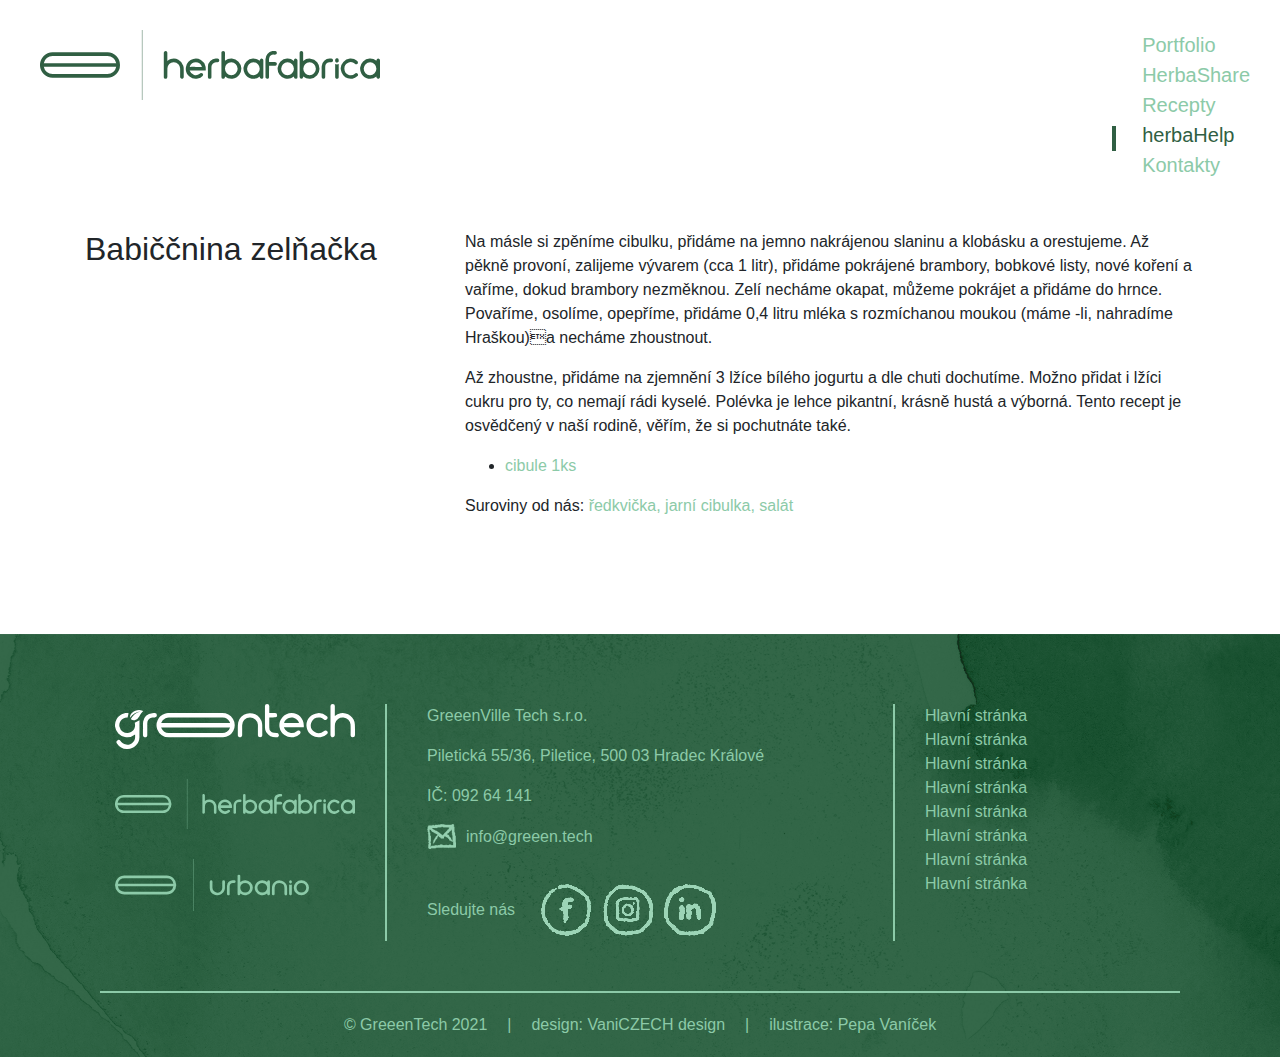
==== recepty.html @ f18b7be8 "Priprava recepty" ====
<!DOCTYPE html>
<html lang="cs">

<head>
	<title>HARSA</title>
	<!-- Meta -->
	<meta charset="utf-8">
	<meta name="viewport" content="width=device-width, initial-scale=1">
	<meta name="Keywords" content="Tvorba www stránek, machin">
	<meta name="Description" content="Společnost zabývající se tvorbou webových stránek a aplikací">
	<meta name="Author" content="Machin.cz">
	<meta name="copyright" content="Machin.cz">
	<meta name="robots" content="index,follow">
	<meta name="googlebot" content="index,follow,snippet,archive">
	<meta name="category" content="Softwarové služby">
	<meta name="webmaster" content="All: machin@machin.cz">
	<!-- Style -->
	<link rel="stylesheet" href="https://maxcdn.bootstrapcdn.com/bootstrap/4.0.0/css/bootstrap.min.css" integrity="sha384-Gn5384xqQ1aoWXA+058RXPxPg6fy4IWvTNh0E263XmFcJlSAwiGgFAW/dAiS6JXm" crossorigin="anonymous">
	<link rel="stylesheet" type="text/css" href="style/style.css">
	<link rel="stylesheet" type="text/css" href="style/animation.css">
	<!-- Owl Carousel -->
	<link rel="stylesheet" type="text/css" href="owlcarousel/dist/assets/owl.carousel.css">
	<link rel="stylesheet" type="text/css" href="owlcarousel/dist/assets/owl.theme.default.min.css"> </head>

<body>
	<div id="recepty" class="sub">
  		<div class="header-top">
  			<div class="container-fluid">
  				<div class="header">
  					<a href="" class="navbar-brand">
  						<img src="icons/logo.svg" alt="logo">
  					</a>
  					<div class="menu-icon toggle-drop" data-id="navbar" >
  						<span></span>
  						<span></span>
  						<span></span>
  					</div>
  				</div>
  				<div class="menu-header" id="navbar">
  					<ul class="navbar-navs">
  						<li class="navbar-item">
  							<a href="" class="navbar-link">
  								Portfolio
  							</a>
  						</li>
  						<li class="navbar-item">
  							<a href="" class="navbar-link">
  								HerbaShare
  							</a>
  						</li>
  						<li class="navbar-item">
  							<a href="" class="navbar-link">
  								Recepty
  							</a>
  						</li>
  						<li class="navbar-item">
  							<a href="" class="navbar-link active">
  								herbaHelp
  							</a>
  						</li>
  						<li class="navbar-item">
  							<a href="" class="navbar-link">
  								Kontakty
  							</a>
  						</li>
  					</ul>
  				</div>
  		</div>
  	</div>
    <div class="recepty-content">
			<div class="container">
				<div class="recepty-wrap">
					<div class="recepty-item">
						<div class="row">
							<div class="col-lg-4">
								<h2>Babiččnina zelňačka</h2>
								<div class="recepty-video">

								</div>
							</div>
							<div class="col-lg-8">
								<div class="recepty-item__content">
									<div class="recepty-item__desc">
										<p>Na másle si zpěníme cibulku, přidáme na jemno nakrájenou slaninu a klobásku a orestujeme. Až pěkně provoní, zalijeme vývarem (cca 1 litr), přidáme pokrájené brambory, bobkové listy, nové koření
a vaříme, dokud brambory nezměknou. Zelí necháme okapat, můžeme pokrájet a přidáme do hrnce. Povaříme, osolíme, opepříme, přidáme 0,4 litru mléka s rozmíchanou moukou (máme -li, nahradíme Hraškou)a necháme zhoustnout.
</p>
<p>Až zhoustne, přidáme na zjemnění 3 lžíce bílého jogurtu a dle chuti dochutíme. Možno přidat i lžíci cukru pro ty, co nemají rádi kyselé. Polévka je lehce pikantní, krásně hustá a výborná. Tento recept
je osvědčený v naší rodině, věřím, že si pochutnáte také.</p>
									</div>
									<div class="suroviny">
											<ul>
												<li>
													<span class="name">
														cibule
													</span>
													<span class="count">
														1ks
													</span>
												</li>
											</ul>
									</div>
									<div class="our">
										<p>Suroviny od nás: <span>ředkvička, jarní cibulka, salát</span></p>
									</div>
								</div>
							</div>
						</div>
					</div>
				</div>
			</div>
    </div>
	</div>
	<footer>
		<div class="top-footer">
			<div class="container-fluid">
			<div class="row">
				<div class="col-lg-3">
						<div class="logo-section">
							<a href="" title="">
								<img src="icons/footer_logo.svg" alt="Greeentech">
							</a>
							<a href="" title="">
								<img src="icons/herbafabrica_logo.svg" alt="Greeentech">
							</a>
							<a href="" title="">
								<img src="icons/urbanio_logo.svg" alt="Greeentech">
							</a>
						</div>
				</div>
				<div class="col-lg-6">
					<div class="footer__info">
						<div class="footer__address">
							<p>GreeenVille Tech s.r.o.</p>
							<p>Piletická 55/36, Piletice, 500 03 Hradec Králové</p>
							<p>IČ: 092 64 141</p>
						</div>
						<div class="footer__email">
								<div class="footer__email--icon">
									<img src="icons/email.svg" alt="email">
								</div>
								<div class="footer__email--text">
									<a href="mailto:info@greeen.tech" title="info@greeen.tech">info@greeen.tech</a>
								</div>
						</div>
						<div class="social__footer">
							<span>Sledujte nás</span>
							<div class="social_wrap">
								<a href="" title="fb" class="social__item">
									<img src="icons/facebook.svg" alt="Facebook"/>
								</a>
								<a href="" title="Instagram" class="social__item">
									<img src="icons/instagram.svg" alt="Instagram"/>
								</a>
								<a href="" title="Linked" class="social__item">
									<img src="icons/linked.svg" alt="Linked"/>
								</a>
							</div>
						</div>
					</div>
				</div>
				<div class="col-lg-3">
					<ul class="footer__menu">
						<li>
							<a href="">
								Hlavní stránka
							</a>
						</li>
						<li>
							<a href="">
								Hlavní stránka
							</a>
						</li>
						<li>
							<a href="">
								Hlavní stránka
							</a>
						</li>
						<li>
							<a href="">
								Hlavní stránka
							</a>
						</li>
						<li>
							<a href="">
								Hlavní stránka
							</a>
						</li>
						<li>
							<a href="">
								Hlavní stránka
							</a>
						</li>
						<li>
							<a href="">
								Hlavní stránka
							</a>
						</li>
						<li>
							<a href="">
								Hlavní stránka
							</a>
						</li>

					</ul>
				</div>
			</div>
		</div>
	</div>
	<div class="bottom-footer">
		<ul>
			<li>
				© GreeenTech 2021
			</li>
			<li class="me">
				|
			</li>
			<li>
				design:
				<a href="" title="">VaniCZECH design</a>
			</li>
			<li class="me">
				|
			</li>
			<li>
				ilustrace:
				<a href="" title="">Pepa Vaníček</a>
			</li>
		</ul>
	</div>
	</footer>
</body>
<script src="https://code.jquery.com/jquery-3.2.1.slim.min.js" integrity="sha384-KJ3o2DKtIkvYIK3UENzmM7KCkRr/rE9/Qpg6aAZGJwFDMVNA/GpGFF93hXpG5KkN" crossorigin="anonymous"></script>
<script src="https://cdnjs.cloudflare.com/ajax/libs/popper.js/1.12.9/umd/popper.min.js" integrity="sha384-ApNbgh9B+Y1QKtv3Rn7W3mgPxhU9K/ScQsAP7hUibX39j7fakFPskvXusvfa0b4Q" crossorigin="anonymous"></script>
<script src="https://maxcdn.bootstrapcdn.com/bootstrap/4.0.0/js/bootstrap.min.js" integrity="sha384-JZR6Spejh4U02d8jOt6vLEHfe/JQGiRRSQQxSfFWpi1MquVdAyjUar5+76PVCmYl" crossorigin="anonymous"></script>
<script type="text/javascript" src="owlcarousel/dist/owl.carousel.js"></script>
<script src="js/script.js" type="text/javascript">

</script>
</html>
---- style/style.css ----
/*

	Date: 22.03.2021
	Author: Jakub Štellner

*/

/* Import */
/*@import url('https://fonts.googleapis.com/css2?family=Manrope:wght@300;400;500;600;700;800&display=swap');
@import url('https://fonts.googleapis.com/css2?family=Poppins:ital,wght@0,200;0,300;0,400;0,500;0,600;0,700;0,800;0,900;1,200;1,300;1,400;1,500;1,600;1,700;1,800;1,900&display=swap');*/


#hp {
	background: url(../images/bcg.png);
	background-repeat: no-repeat;
	background-size: cover;
}
#hp h2 {
	color: #FEE10D;
	font-size: 60px;
	text-align: center;
}
img {
	max-width: 100%;
}

.header {
	padding: 25px 0;
	margin: 0 25px;
	margin-right: 40px;
	position: relative;
}
.menu-header {
	position: absolute;
	right: 30px;
	top: 30px;
	height: 0;
}
@media only screen and (min-width: 1400px) {
	.container {
		max-width: 1400px;
	}

}



.navbar-navs {
	padding: 0;
	list-style: none;
	position: relative;
	z-index: 50;
}
.navbar-navs .navbar-item .navbar-link {
	color: white;
	font-weight: 500;
	font-size: 20px;
}
.menu-icon {
	display: flex;
	flex-direction: column;
	display: none;
}
.menu-icon span {
	width: 26px;
	background: #305F43;
	margin: 2px 0;
	display: block;
	border: 2px solid #305F43;
	border-radius: 50px;
}
.menu-icon span:first-child {
	margin-top: 0;

}
.menu-icon span:last-child {
	margin-bottom: 0;
}

@media only screen and (max-width: 1200px) {
	.menu-icon {
		display: flex;
	}
  .menu-header {
		position: unset;
		top: unset;
		right: unset;
		height: 0px;
		opacity: 0;
		overflow: hidden;
		padding: 0;
		margin: 0;
	}
	.menu-header.open {
		opacity: 1;
		height: 100%;
		width: 100%;
		padding: 10px 0;
		margin: 0 10px;

	}
	.header {
		display: flex;
		justify-content: space-between;
		align-items: center;
		padding: 10px 0;
		margin: 0 10px;
	}
	#hp h2 {
		font-size: 36px;
	}
}
@media only screen and (max-width: 600px) {
	.navbar-brand {
		max-width: 200px;
	}
}
/* START SECTION */
.start-section__content {
	position: relative;
	max-width: 1650px;
	z-index: 5;

}
.start-section__text {
	position: absolute;
	top: 10%;
	left: 0;
	padding: 40px;
	width: 100%;
}
.start-section__text h1 {
	font-size: 120px;
	color: #FB5C29;
	font-weight: 400;
	width: 100%;
	max-width: 700px;
	line-height: 1.1;
	position: relative;
z-index: 40;
}
.start-section__text p {
	color: white;
	font-size: 30px;
	max-width: 800px;
	transform: translateX(75%);
    margin-top: -75px;
}
.start-section__text .click-link {
	margin-left: auto;
	width: fit-content;
	transform: translateX(-100px);
	display: flex;
	align-items: center;
}
.start-section__text .click-link span {
	color: #FEE10D;
	font-size: 30px;
	margin-right: 20px;
}
.click-link img{
	transition: 1s all;
}
.click-link:hover img {
	transform: rotate(360deg);
}
.start-section__content:after {
	content: url(../images/landing_microherb_1.png);
	position: absolute;
	left:30px;
	bottom: -52%;
}
.start-section__content:before {
	content: url(../images/landing_microherb_2.png);
	position: absolute;
	left: 20%;
	top: -5%;
}
.listik {
	position: absolute;
	right: 10%;
	top: 0;
	z-index: -1;
}
.start-section {
	padding-bottom: 150px;
}
@media only screen and (max-width: 1600px) {
	.start-section__text h1 {
		font-size: 100px;
	}
	.start-section__content p {
		transform: translateX(70%);
	}
}

@media only screen and (max-width: 1450px) {
	.start-section__text h1 {
		font-size: 75px;
	}
	.start-section__text p {
		transform: none;
		margin-top: 20px;

	}
	.start-section__text {
		min-height: 500px;
	}
	.landing_pink_bcg {
		display: none;
	}
	.start-section__text .click-link {
		transform: none;
		margin: 0;
		margin-top: 20px;
	}
	.start-section__text {
		padding: 60px 50px;
		position: unset;
		top: unset;
		left: unset;
		background: url(../images/landing_pink_bcg.png);
		background-size: cover;
		background-repeat: no-repeat;
		min-height:  500px;
	}
	.start-section__text p {
		margin: 40px 0px;
		position: relative;
		z-index: 10;
	}
	.start-section__content:after, .start-section__content:before {
		display: none;
	}
	.listik {
		z-index: 5;
		right: 10%;
		top: 10px;
		width: 400px;

	}
	.start-section__content {
		padding-bottom: 100px;
	}
	.start-section {

    overflow: hidden;

	}
}


.videos {
	padding: 70px 0;
}
.videos p {
	color: white;
	text-align: center;
	font-size: 20px;
	padding-top: 40px;
}

.seznam {
	padding: 70px 0;
}
.seznam-content {
	padding-top: 40px;
}
.seznam__item--icon {
	width: 100px;
	justify-content: center;
	align-content: center;
	display: flex;
	padding-right: 20px;
}
.seznam-item {
	margin: 40px 0;
	display: flex;
	align-items: center;
	color: white;
	font-size: 30px;

}
@media only screen and (max-width: 1200px) {
	.start-section {
		padding: 0;
	}
}
@media only screen and (max-width: 991px) {
	.listik {

		display: none;
	}
	.seznam-item {
		flex-direction: column;
		text-align: center;
	}
	.seznam-item .seznam__item--text {
		margin-top: 15px;
		font-size: 22px;
	}
}




/* produkty */
#produkty {
	background: white;
	position: relative;
	z-index: 1;
}
#produkty:after {
	content: "";
	background: url(../images/portfolio_pattern.png);
	background-size: cover;
	background-repeat: no-repeat;
	height: 800px;
	width: 250px;
	position: absolute;
	right: 0;
	top: 50%;
	transform: translateY(-50%);
	z-index: -1;
}

#produkty p {
	color: #305F43;
}
#produkty {
	position: relative;
}
#produkty:after {

}
.sub .navbar-navs .navbar-item .navbar-link {
	color: #8CCAA8;
	position: relative;
	padding-left: 30px;
	text-decoration: none;
}
.sub .navbar-navs .navbar-item .navbar-link.active, .sub .navbar-navs .navbar-item .navbar-link:hover {
	color: #305F43;
}
.sub .navbar-navs .navbar-item .navbar-link.active:after, .sub .navbar-navs .navbar-item .navbar-link:hover:after  {
	content: "";
	height: 25px;
	width: 4px;
	background: #305F43;
	position: absolute;
	left: 0;
	top: 2px;
}
#produkty h1 {
	font-size: 72px;
	color: #FB5C29;
	padding-top: 10px;
	padding-bottom: 25px;
}
.prehled-detailu-text p {
	color: #305F43;
	font-size: 16px;
}
.navigation-products {
	padding: 40px 0 60px 0;
}
.navigation-products ul {
	list-style: none;
	display: flex;
	flex-direction: row;
	flex-wrap: wrap;
	width: fit-content;
	justify-content: center;
	padding: 0;
}
.prehled-info-text p {
	margin: 0;
}
.navigation-products ul li {
	position: relative;
	margin: 25px;
	margin-left: 0;
	padding-bottom: 15px;
}
.navigation-products ul li.active:after, .navigation-products ul li:hover:after {
	content: '';
	width: 80%;
	height: 4px;
	background: #305F43;
	position: absolute;
	bottom: 0;
	left: 50%;
	transform: translateX(-50%);
}
.navigation-products ul li a {
	color: #8CCAA8;
	position: relative;
	text-decoration: none;
	font-weight: 600;
	font-size: 20px;
}
.navigation-products ul li.active a, .navigation-products ul li:hover a {
	color: #305F43;
}

.prehled-detailu-obsah {
	padding: 30px 0;
	background: url(../images/portfolio_text_bcg.png);
	background-repeat: no-repeat;
	background-size: contain;
	flex: 0 0 50%;
	max-width: 50%;
	position: relative;
	width: 100%;
	min-height: 1px;
}

.prehled-detailu-info{
	flex: 0 0 50%;
	justify-content: flex-start;
	display: flex;
	align-items: flex-start;
	padding: 50px;
	max-width: 50%;
	position: relative;
	width: 100%;
	min-height: 1px;
	flex-wrap: wrap;
}
.prehled-detailu-content {
	display: flex;
	min-height: 500px;
	flex-wrap: wrap;
}
.prehled-detailu-text {
	max-width: 650px;
	margin-left: auto;
}
.prehled-detailu .main__image {
	position: absolute;
	left: 30px;
	top: -50px;
}
.prehled-info-item {
	display: flex;
	padding: 10px 90px;
}
.prehled-info-text {
	font-size: 16px;
	margin-left: 25px;
}
.prehled-info-icon {
	width: 70px;
	display: flex;
	align-items: center;
	justify-content: center;
}

@media only screen and (max-width: 1750px) {

		.prehled-info-item {
			padding: 10px 40px;
		}
}


@media only screen and (max-width: 1550px) {
	.prehled-detailu-obsah {
		flex: 0 0 65%;
		max-width: 65%;
	}
	.prehled-detailu-info {
		flex: 0 0 35%;
		max-width: 35%;
	}
}
@media only screen and (max-width: 1200px) {
	#produkty:after {
		display: none;
	}
	.prehled-detailu-obsah {
		flex: 0 0 100%;
		max-width: 100%;
		min-height: 402px;
		background-size: cover;
	}
	.prehled-detailu-info {
		flex: 0 0 100%;
		max-width: 100%;
		margin-top: 40px;
	}
	.prehled-detailu-text {
		margin: auto;
	}
}

@media only screen and (max-width: 1100px) {
	.prehled-detailu-obsah {
		min-height: inherit;
		background-size: contain;
		padding: 30px;
	}
	.prehled-detailu-text {
		display: flex;
		flex-direction: column;
		max-width: 650px;
		margin-top: 50px;
		padding-bottom: 40px;
	}
	.prehled-detailu-text h1 {
		order: 1;
	}
	.prehled-detailu-text .show-real {
		order: 2;
	}
	.prehled-detailu-text p {
		order: 3;
		margin-top: 150px;
	}
}
@media only screen and (max-width: 1000px) {

	.prehled-detailu .main__image {
		left: inherit;
		right: 20px;
	}
	.prehled-detailu-info {
		margin: 0;
		padding-top: 0;
	}
	.prehled-info-item {
		padding: 10px;
	}
}

@media only screen and (max-width: 700px) {

	.prehled-detailu .main__image {
		max-width: 200px;
	}
	.prehled-detailu-text {
		margin-top: 0
	}
}
@media only screen and (max-width: 500px) {

	.navigation-products ul {
		justify-content: center;
	}

	#produkty h1 {
		font-size: 42px;
margin-top: 10px;
padding: 0;
	}
	.prehled-detailu .main__image {
		max-width: 140px;
	}
	.prehled-detailu-info {
		padding: 10px;
	}
}
@media only screen and (max-width: 350px) {
	.prehled-detailu-text p {
		margin-top: 50px;
	}

}



.other-plants {
		padding-bottom: 50px;
}
.plant-item {
	text-align: center;
	display: block;
	text-decoration: none;
	max-width: fit-content;
	padding: 10px 40px;
}
.plant-item:hover {
	text-decoration: none;
}
.plant-item span {
	margin-bottom: 20px;
	font-size: 30px;
	display: block;
}
.plant-item.yellow span {
	color: #FEE10D;
}
.plant-item.pink span {
	color: #FA8FB2;
}
.plant-item.green span {
	color: #8CCAA8;
}
.other-plants-content {
	display: flex;
	flex-direction: row;
	flex-wrap: wrap;
}

@media only screen and (max-width: 600px) {

	.plant-item {
		margin: auto;
	}
}


#herbashare {
	background: url(../images/bcg_herbashare.png);
	background-repeat: no-repeat;
	background-size: cover;
	position: relative;
}

#herbashare .navbar-navs .navbar-item .navbar-link {
	color: white;
}
#herbashare .navbar-navs .navbar-item .navbar-link.active, #herbashare .navbar-navs .navbar-item .navbar-link:hover {
    color: #305F43;
}

#map-left {
	position: fixed;
	top: 50%;
	left: 0;
	transform: translateY(-50%);
	height: 650px;
	background: green;
	z-index: 99;
	display: flex;
	background: white;
	-webkit-box-shadow: 0px 0px 13px 0px rgba(0,0,0,0.25);
	-moz-box-shadow: 0px 0px 13px 0px rgba(0,0,0,0.25);
	box-shadow: 0px 0px 13px 0px rgba(0,0,0,0.25);
	max-height: 80%;
}
.map-left-content {
	display: none;
}
iframe {
	max-width: 100%;
	max-height: 100%;
}

.map-left-heading {
	width: 100%;
	height: 100%;
	font-weight: 500;
	cursor: pointer;
	writing-mode: vertical-rl;
	text-orientation: mixed;
	display: flex;
  align-items: center;
  justify-content: flex-end;
	padding: 20px;
	color: #305F43;
}
.map-left-heading span {
	color: #305F43;
	margin-bottom: 20px;
	font-size: 20px;
}
.map-left-heading img {
	transform: rotate(180deg);
}
#map-left.open .map-left-heading img {
	transform: rotate(0deg);
}
#map-left.open .map-left-heading {
	width: unset;
}
#map-left.open {
	width: 90%;
}
.map {
	width: 70%;
}
#map-left.open .map-left-content {
	display: flex;
	width: 100%;
}
.map-info {
	padding: 25px 40px;
	overflow: auto;
}
.map-info h2 {
	font-size: 24px;
}
#herbashare .map-info p {
	color: black;
	font-size: 16px;
}
#herbashare ul {
	list-style: none;
	padding: 0;
}
.map-info h3 {
	font-size: 20px;
}
.map-info  table td:first-child {
	   padding-right: 25px;
}
.fridge-white-box {
	margin-top: 0px;
}

#herbashare h1 {
	font-size: 72px;
	color: #FA8FB2;
	padding-bottom: 20px;
}
#herbashare p {
	font-size: 20px;
	color: #305F43;
}
.fridge-white-box {
	position: relative;
	padding-bottom: 150px;
}
.fridge-bacground {
	position: absolute;
	z-index: 1;
}
.fridge-text-content {
	position: relative;
	z-index: 2;
	padding: 160px 80px;
}
.fridge-text-content .head {
	max-width: 600px;
}

.desc {
	display: flex;
	flex-wrap: wrap;
	padding-top: 30px;
}
.desc__item {
	display: flex;
	margin: 30px;
}
.desc__item:first-child {
	margin-left: 0px;
}
.desc_text {
	color: #8CCAA8;
	margin-left: 15px;
}


.links {
	display: flex;
	flex-wrap: wrap;
	align-items: center;
}
.links__item {
	display: flex;
	align-items: center;
	margin: 30px;
}
.links__item:first-child {
	margin-left: 0;
}
.links__item--text a {
	margin-left: 15px;
	color: #305F43;
	font-size: 20px;
}


#firemni-herbashare {
	position: fixed;
	top: 50%;
	right: 0;
	transform: translateY(-50%);
	z-index: 99;
	display: flex;
	max-height: 80%;
	padding-left: 20px;
	height: 416px;
}
.firma-heading {
	width: 100%;
	height: 100%;
	font-weight: 500;
	cursor: pointer;
	writing-mode: vertical-rl;
	text-orientation: mixed;
	display: flex;
  align-items: center;
  justify-content: flex-end;
	padding: 20px;
	color: #305F43;
	background: url(../images/bcg_firemni_HS.png);
	background-size: cover;
	padding-left: 30px;
}
.firma-heading span {
	color: #305F43;
	margin-bottom: 20px;
	font-size: 20px;
}
.firma-content {
	display: none;
	padding: 10px;
}
#firemni-herbashare.open {
	width: 90%;
	height: 650px;
	background: white;
}
#firemni-herbashare.open .firma-content {
	display: flex;
	padding: 25px 40px;
    overflow: auto;
		width: 100%;
}
#firemni-herbashare.open .firma-heading {
	width: unset;
	height: unset;
	background: white;

}
#firemni-herbashare.open .firma-heading img {
	transform: rotate(180deg);
}

.icon-tr {
	display: flex;
	flex-direction: column;
	justify-content: center;
	align-items: center;
	text-align: center;
}
.icon-tr_image {
	height: 35px;
	display: flex;
	align-items: flex-end;
	margin-bottom: 10px;
}
.firma-content td {
	border: none;
	padding: 5px 20px;
    text-align: center;
		color: #8CCAA8;
}
.firma-content td:first-child {
	text-align: left;
}
.firma-content tbody td:last-child {
		color: #305F43;
		font-weight: 500;

}
.firma-content tbody tr:last-child td {
	color: #305F43;
	padding-top: 25px;
	font-weight: 500;
}
.table-right {
	width: 100%;
}
.firma-content .firma-links {
	padding: 40px;
}
#herbashare .firma-content .firma-links p  {
	font-size: 14px;
}
.firma-links-nav {
	display: flex;
	flex-direction: column;
}
.firma-links-nav a {
	color: #305F43;
	font-size: 20px;
	position: relative;
	display: block;
	margin: 10px 0px;
	padding-bottom: 5px;
	width: fit-content;
}
.firma-links-nav a:after {
	content: "";
	width: 100%;
	height: 3px;
	background: #305F43;
	position: absolute;
	left: 0;
	bottom: 0;
}
@media only screen and (max-width: 700px) {
	#firemni-herbashare {
		padding-left: 0;
	}
	.firma-content .firma-links {
		padding: 0;
	}
	#firemni-herbashare.open .firma-content {
		padding: 10px;
	}
	.firma-content td {
		font-size: 12px;
	}
	#firemni-herbashare .firma-heading {
		background: white;
		padding-left: 10px;
	}
	.map-left-heading img, #firemni-herbashare.open .firma-heading img {
		width: 18px;
	}
		.map-left-content {
			flex-direction: column;
		}
		#firemni-herbashare.open .firma-content {
			flex-direction: column;
		}
		.map {
			width: 100%;
			height: 200px;
		}
		.map-info h2 {
			font-size: 20px;
		}
		.map-info p, .map-info td {
			font-size: 13px;
		}
		.map-info {
			padding: 15px 20px;
		}
		#map-left, #firemni-herbashare {
			max-height: 40%;

		}
		.map-left-heading span, .firma-heading span {
			font-size: 12px;
		}
		.map-left-heading, .firma-heading {
			padding: 10px;
			justify-content: space-between;
		}
		#map-left.open, #firemni-herbashare.open {
			max-height: 80%;
		}
		#map-left.open 	.map-left-heading, #firemni-herbashare .opem .firma-heading {
			justify-content: flex-end;
		}
}
.head.mobile {
	display: none;
}
@media only screen and (max-width: 1500px) {
	.fridge-text-content {
		padding: 120px 60px;
	}
	#herbashare h1 {
		font-size: 52px;
	}
	#herbashare p {
		font-size: 16px;
	}
	.fridge-text-content {
		max-width: 700px;
	}
	.fridge-white-box {
		min-height: unset;
	}
}
@media only screen and (max-width: 1300px)  {
	.links__item {
		margin: 20px;
	}
	.desc {
		padding: 0;
	}
}
@media only screen and (max-width: 1150px)  {
	.fridge-text-content {
		padding: 80px 40px;
		max-width: 650px;
	}
	.desc__icon {
		width: 50px;
		display: flex;
		align-items: center;
	}
	.desc_text {
		font-size: 14px;
	}
	.head p {
		max-width: 500px;
	}
}
@media only screen and (max-width: 1100px)  {
	.fridge-text-content .head  {
		display: none;
	}
	.head.mobile {
		display: block;
	}
	#herbashare h1 {
		font-size: 72px;
		color: white;
	}

}

@media only screen and (max-width: 900px)  {
	.desc__item {
		margin: 10px 0;
	}
	.desc {
		flex-direction: column;
	}
	.fridge-white-box {
		padding: 0;
	}
}
@media only screen and (max-width: 750px)  {
	 .links {
		 padding-top: 100px;
	 }
	 .fridge-text-content {
		     padding: 60px 30px;
	 }
}
@media only screen and (max-width: 550px)  {
	.desc__icon {
		width: 40px;
	}
	.desc_text {
		font-size: 12px;
	}
	.links {
		padding-top: 60px;
	}
	.fridge-text-content {
		padding: 50px 30px;
	}
	.head.mobile {
		padding: 40px 0px;
	}
}
@media only screen and (max-width: 450px) {
		#herbashare h1 {
			font-size: 50px;
		}
		.links__item {
			margin-left: 0;
		}
		.links {
			flex-direction: column;
		}
		.desc_text {
			font-size: 9px;
		}
		#herbashare p {
			font-size: 14px;
		}
		.fridge-text-content {
			padding: 20px;
		}
		.links {
			padding-top: 40px;
		}
}


.recepty-content {
	padding: 100px 0px;
}






footer a, footer p, footer a:hover, span  {
	color: #8CCAA8;
}
footer {
	background: url(../images/footer_bcg.png);
	background-repeat: no-repeat;
	background-size: cover;
	padding: 70px 100px;
	padding-bottom: 0;
}
footer .logo-section {
	display: flex;
	flex-direction: column;
}
footer .logo-section a {
	display: block;
	margin: 15px 0px;
}
footer .logo-section a:first-child {
	margin-top: 0;
}
footer .footer__menu {
	list-style: none;
	padding: 0;
	line-height: 1.5;
	width: fit-content;
}
footer .footer__menu li a {
	color: 16px;
	color: #8CCAA8;
}
footer .footer__email {
	display: flex;
	align-items: center;
}
footer .footer__email .footer__email--icon {
	margin-right: 10px;
}
footer .social__footer {
	display: flex;
	align-items: center;
	padding-top: 30px;

}
footer .footer__info {
	padding: 0 40px;
	border-right: 2px solid #8CCAA8;
	border-left: 2px solid #8CCAA8;
}
footer .social__footer span {
	margin-right: 20px;
}
footer .social__footer .social_wrap {
	display: flex;
	flex-wrap: wrap;
	align-items: center;
}
footer .social__item {
	display: block;
	margin: 5px;
}
footer .top-footer {
	border-bottom: 2px solid #8CCAA8;
	padding-bottom: 50px;
}
footer .bottom-footer {
	padding: 20px 0px;
}
footer .bottom-footer ul {
	padding: 0;
	margin: 0;
	list-style: none;
	display: flex;
	flex-direction: row;
	justify-content: center;
}
footer .bottom-footer ul li {
	color: #8CCAA8;
	margin: 0 10px;
}
@media only screen and (max-width: 991px) {
	footer .bottom-footer ul {
		flex-direction: column;
	}
	.me {
		display: none;
	}
	footer .footer__info {
		padding: 0;
		border: none;
		margin: 30px 0px;
	}
	.videos {
 	 padding: 30px 0px;
  }
	.start-section__content {
		padding-bottom: 10px;
	}
	.start-section {
		padding-bottom: 0;
	}
}
@media only screen and (max-width: 600px) {
 footer {
	 padding: 30px 10px;
 }
 footer .social__footer {
	 flex-direction: column;
	 justify-content: flex-start;
	 align-items: flex-start;
 }
 .videos {
	 padding: 20px 0px;
 }
 .start-section__text h1 {
	 font-size: 40px;
 }
 .start-section__text p {
	 font-size: 16px;
 }
}
---- style/animation.css ----
@-webkit-keyframes plant {
  from {
    -webkit-transform: rotateZ(-3deg);
            transform: rotateZ(-3deg);
  }
  to {
    -webkit-transform: rotateZ(3deg);
            transform: rotateZ(3deg);
  }
}





.listik {
    -webkit-animation:  plant 1s ease infinite alternate;
    animation:  plant 1s ease infinite alternate;
    -webkit-transform-origin: bottom;
    transform-origin: bottom;
}
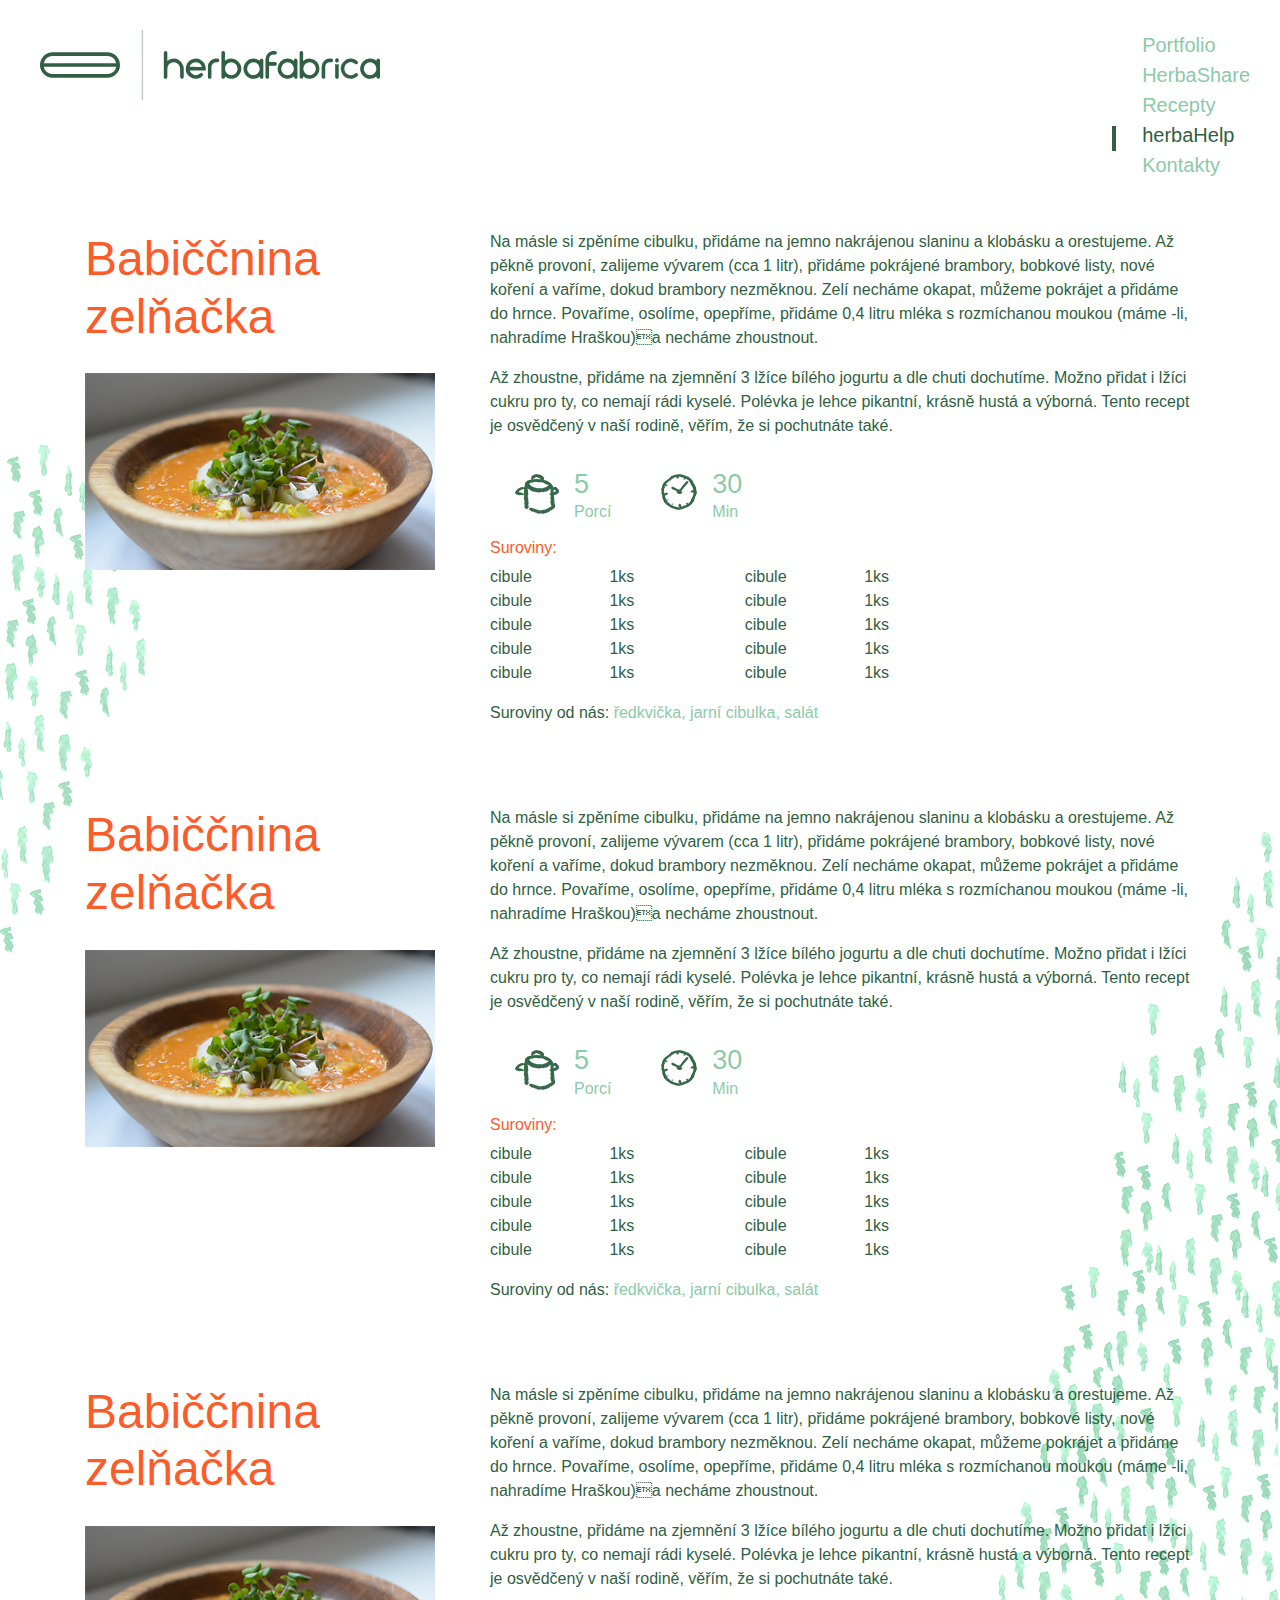
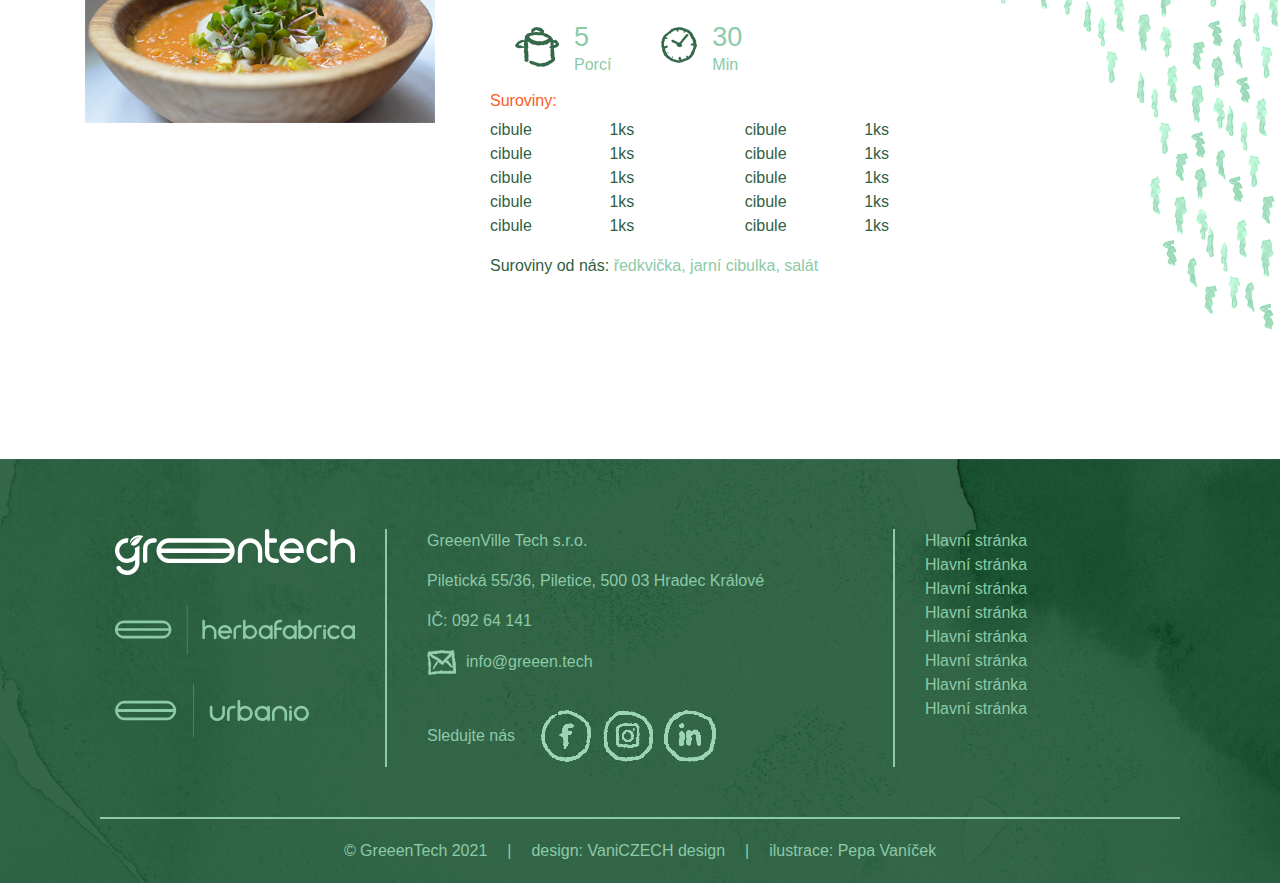
==== commit 6c31c64a: "Fetch/New page" ====
--- a/recepty.html
+++ b/recepty.html
@@ -75,7 +75,7 @@
 							<div class="col-lg-4">
 								<h2>Babiččnina zelňačka</h2>
 								<div class="recepty-video">
-
+									<img src="images/video_recept.png" alt="video">
 								</div>
 							</div>
 							<div class="col-lg-8">
@@ -87,17 +87,383 @@
 <p>Až zhoustne, přidáme na zjemnění 3 lžíce bílého jogurtu a dle chuti dochutíme. Možno přidat i lžíci cukru pro ty, co nemají rádi kyselé. Polévka je lehce pikantní, krásně hustá a výborná. Tento recept
 je osvědčený v naší rodině, věřím, že si pochutnáte také.</p>
 									</div>
-									<div class="suroviny">
-											<ul>
-												<li>
-													<span class="name">
-														cibule
-													</span>
-													<span class="count">
-														1ks
-													</span>
-												</li>
-											</ul>
+									<div>
+										<div class="recepty-stats">
+											<div class="recepty-stats-item">
+												<div class="recepty-stats-image">
+													<img src="icons/Ico_porce.svg" alt="porce">
+												</div>
+												<div class="recepty-stats-text">
+													<span>5</span>
+													<br>
+													Porcí
+												</div>
+											</div>
+											<div class="recepty-stats-item">
+												<div class="recepty-stats-image">
+													<img src="icons/Ico_time.svg" alt="porce">
+												</div>
+												<div class="recepty-stats-text">
+													<span>30</span>
+													<br>
+													Min
+												</div>
+
+											</div>
+										</div>
+										<div class="suroviny">
+												<h3>Suroviny:</h3>
+												<ul>
+													<li>
+														<span class="name">
+															cibule
+														</span>
+														<span class="count">
+															1ks
+														</span>
+													</li>
+													<li>
+														<span class="name">
+															cibule
+														</span>
+														<span class="count">
+															1ks
+														</span>
+													</li>
+													<li>
+														<span class="name">
+															cibule
+														</span>
+														<span class="count">
+															1ks
+														</span>
+													</li>
+													<li>
+														<span class="name">
+															cibule
+														</span>
+														<span class="count">
+															1ks
+														</span>
+													</li>
+													<li>
+														<span class="name">
+															cibule
+														</span>
+														<span class="count">
+															1ks
+														</span>
+													</li>
+													<li>
+														<span class="name">
+															cibule
+														</span>
+														<span class="count">
+															1ks
+														</span>
+													</li>
+													<li>
+														<span class="name">
+															cibule
+														</span>
+														<span class="count">
+															1ks
+														</span>
+													</li>
+													<li>
+														<span class="name">
+															cibule
+														</span>
+														<span class="count">
+															1ks
+														</span>
+													</li>
+													<li>
+														<span class="name">
+															cibule
+														</span>
+														<span class="count">
+															1ks
+														</span>
+													</li>
+													<li>
+														<span class="name">
+															cibule
+														</span>
+														<span class="count">
+															1ks
+														</span>
+													</li>
+												</ul>
+										</div>
+									</div>
+									<div class="our">
+										<p>Suroviny od nás: <span>ředkvička, jarní cibulka, salát</span></p>
+									</div>
+								</div>
+							</div>
+						</div>
+					</div>
+					<div class="recepty-item">
+						<div class="row">
+							<div class="col-lg-4">
+								<h2>Babiččnina zelňačka</h2>
+								<div class="recepty-video">
+									<img src="images/video_recept.png" alt="video">
+								</div>
+							</div>
+							<div class="col-lg-8">
+								<div class="recepty-item__content">
+									<div class="recepty-item__desc">
+										<p>Na másle si zpěníme cibulku, přidáme na jemno nakrájenou slaninu a klobásku a orestujeme. Až pěkně provoní, zalijeme vývarem (cca 1 litr), přidáme pokrájené brambory, bobkové listy, nové koření
+a vaříme, dokud brambory nezměknou. Zelí necháme okapat, můžeme pokrájet a přidáme do hrnce. Povaříme, osolíme, opepříme, přidáme 0,4 litru mléka s rozmíchanou moukou (máme -li, nahradíme Hraškou)a necháme zhoustnout.
+</p>
+<p>Až zhoustne, přidáme na zjemnění 3 lžíce bílého jogurtu a dle chuti dochutíme. Možno přidat i lžíci cukru pro ty, co nemají rádi kyselé. Polévka je lehce pikantní, krásně hustá a výborná. Tento recept
+je osvědčený v naší rodině, věřím, že si pochutnáte také.</p>
+									</div>
+									<div>
+										<div class="recepty-stats">
+											<div class="recepty-stats-item">
+												<div class="recepty-stats-image">
+													<img src="icons/Ico_porce.svg" alt="porce">
+												</div>
+												<div class="recepty-stats-text">
+													<span>5</span>
+													<br>
+													Porcí
+												</div>
+											</div>
+											<div class="recepty-stats-item">
+												<div class="recepty-stats-image">
+													<img src="icons/Ico_time.svg" alt="porce">
+												</div>
+												<div class="recepty-stats-text">
+													<span>30</span>
+													<br>
+													Min
+												</div>
+
+											</div>
+										</div>
+										<div class="suroviny">
+												<h3>Suroviny:</h3>
+												<ul>
+													<li>
+														<span class="name">
+															cibule
+														</span>
+														<span class="count">
+															1ks
+														</span>
+													</li>
+													<li>
+														<span class="name">
+															cibule
+														</span>
+														<span class="count">
+															1ks
+														</span>
+													</li>
+													<li>
+														<span class="name">
+															cibule
+														</span>
+														<span class="count">
+															1ks
+														</span>
+													</li>
+													<li>
+														<span class="name">
+															cibule
+														</span>
+														<span class="count">
+															1ks
+														</span>
+													</li>
+													<li>
+														<span class="name">
+															cibule
+														</span>
+														<span class="count">
+															1ks
+														</span>
+													</li>
+													<li>
+														<span class="name">
+															cibule
+														</span>
+														<span class="count">
+															1ks
+														</span>
+													</li>
+													<li>
+														<span class="name">
+															cibule
+														</span>
+														<span class="count">
+															1ks
+														</span>
+													</li>
+													<li>
+														<span class="name">
+															cibule
+														</span>
+														<span class="count">
+															1ks
+														</span>
+													</li>
+													<li>
+														<span class="name">
+															cibule
+														</span>
+														<span class="count">
+															1ks
+														</span>
+													</li>
+													<li>
+														<span class="name">
+															cibule
+														</span>
+														<span class="count">
+															1ks
+														</span>
+													</li>
+												</ul>
+										</div>
+									</div>
+									<div class="our">
+										<p>Suroviny od nás: <span>ředkvička, jarní cibulka, salát</span></p>
+									</div>
+								</div>
+							</div>
+						</div>
+					</div>
+					<div class="recepty-item">
+						<div class="row">
+							<div class="col-lg-4">
+								<h2>Babiččnina zelňačka</h2>
+								<div class="recepty-video">
+									<img src="images/video_recept.png" alt="video">
+								</div>
+							</div>
+							<div class="col-lg-8">
+								<div class="recepty-item__content">
+									<div class="recepty-item__desc">
+										<p>Na másle si zpěníme cibulku, přidáme na jemno nakrájenou slaninu a klobásku a orestujeme. Až pěkně provoní, zalijeme vývarem (cca 1 litr), přidáme pokrájené brambory, bobkové listy, nové koření
+a vaříme, dokud brambory nezměknou. Zelí necháme okapat, můžeme pokrájet a přidáme do hrnce. Povaříme, osolíme, opepříme, přidáme 0,4 litru mléka s rozmíchanou moukou (máme -li, nahradíme Hraškou)a necháme zhoustnout.
+</p>
+<p>Až zhoustne, přidáme na zjemnění 3 lžíce bílého jogurtu a dle chuti dochutíme. Možno přidat i lžíci cukru pro ty, co nemají rádi kyselé. Polévka je lehce pikantní, krásně hustá a výborná. Tento recept
+je osvědčený v naší rodině, věřím, že si pochutnáte také.</p>
+									</div>
+									<div>
+										<div class="recepty-stats">
+											<div class="recepty-stats-item">
+												<div class="recepty-stats-image">
+													<img src="icons/Ico_porce.svg" alt="porce">
+												</div>
+												<div class="recepty-stats-text">
+													<span>5</span>
+													<br>
+													Porcí
+												</div>
+											</div>
+											<div class="recepty-stats-item">
+												<div class="recepty-stats-image">
+													<img src="icons/Ico_time.svg" alt="porce">
+												</div>
+												<div class="recepty-stats-text">
+													<span>30</span>
+													<br>
+													Min
+												</div>
+
+											</div>
+										</div>
+										<div class="suroviny">
+												<h3>Suroviny:</h3>
+												<ul>
+													<li>
+														<span class="name">
+															cibule
+														</span>
+														<span class="count">
+															1ks
+														</span>
+													</li>
+													<li>
+														<span class="name">
+															cibule
+														</span>
+														<span class="count">
+															1ks
+														</span>
+													</li>
+													<li>
+														<span class="name">
+															cibule
+														</span>
+														<span class="count">
+															1ks
+														</span>
+													</li>
+													<li>
+														<span class="name">
+															cibule
+														</span>
+														<span class="count">
+															1ks
+														</span>
+													</li>
+													<li>
+														<span class="name">
+															cibule
+														</span>
+														<span class="count">
+															1ks
+														</span>
+													</li>
+													<li>
+														<span class="name">
+															cibule
+														</span>
+														<span class="count">
+															1ks
+														</span>
+													</li>
+													<li>
+														<span class="name">
+															cibule
+														</span>
+														<span class="count">
+															1ks
+														</span>
+													</li>
+													<li>
+														<span class="name">
+															cibule
+														</span>
+														<span class="count">
+															1ks
+														</span>
+													</li>
+													<li>
+														<span class="name">
+															cibule
+														</span>
+														<span class="count">
+															1ks
+														</span>
+													</li>
+													<li>
+														<span class="name">
+															cibule
+														</span>
+														<span class="count">
+															1ks
+														</span>
+													</li>
+												</ul>
+										</div>
 									</div>
 									<div class="our">
 										<p>Suroviny od nás: <span>ředkvička, jarní cibulka, salát</span></p>
--- a/style/style.css
+++ b/style/style.css
@@ -1073,9 +1073,161 @@
 .recepty-content {
 	padding: 100px 0px;
 }
-
-
-
+.recepty-item h2 {
+	color: #FB5C29;
+	font-size: 48px;
+	padding-bottom: 20px;
+}
+.recepty-item__content {
+	padding-left: 25px;
+	color: #305F43;
+}
+.recepty-item__content p {
+	color: #305F43;
+}
+.recepty-item__content h3 {
+	color: #FB5C29;
+	font-size: 16px;
+}
+.recepty-item__content ul {
+	columns: 2;
+	-webkit-columns: 2;
+	-moz-columns: 2;
+	padding: 0;
+}
+.recepty-item__content ul li {
+	display: flex;
+}
+.recepty-item__content ul li span {
+	display: block;
+	width: 50%;
+	color: #305F43;
+}
+.suroviny {
+	width: 70%;
+}
+.recepty-stats {
+	display: flex;
+	flex-wrap: wrap;
+	padding: 10px 0px;
+}
+.recepty-stats-item {
+	display: flex;
+	font-size: 16px;
+	color: #8CCAA8;
+	line-height: 1;
+	margin: 10px 25px;
+}
+.recepty-stats-text {
+	line-height: 0.75;
+}
+.recepty-stats-item .recepty-stats-text span {
+	font-size: 27px;
+	color: #8CCAA8;
+	display: block;
+}
+.recepty-stats-image {
+	padding-right: 15px;
+}
+.recepty-item {
+	margin-bottom: 65px;
+}
+#recepty {
+	position: relative;
+	z-index: 2;
+}
+@media only screen and (min-width: 1200px) {
+	#recepty:after {
+		content: url(../icons/left-r.svg);
+		position: absolute;
+		left: 0;
+		top: 20%;
+		z-index: -1;
+
+	}
+	#recepty:before{
+		content: url(../icons/right-r.svg);
+		position: absolute;
+		right: 0;
+		top: 40%;
+		z-index: -1;
+
+	}
+}
+
+
+@media only screen and (max-width: 991px) {
+	.recepty-video {
+		padding-bottom: 25px;
+		text-align: left;
+	}
+	.recepty-item__content {
+		padding: 0;
+	}
+	.recepty-content {
+		padding: 25px 0px;
+	}
+	.recepty-item {
+		margin-bottom: 35px;
+	}
+}
+
+#herbahelp {
+	background: url(../images/bcg_herbahelp.png);
+	background-repeat: no-repeat;
+	background-size: cover;
+}
+.herbahelp {
+	padding: 100px 0
+}
+#herbahelp .navbar-link {
+	color: white;
+}
+#herbahelp.sub .navbar-navs .navbar-item .navbar-link.active, #herbahelp.sub .navbar-navs .navbar-item .navbar-link:hover {
+	color: #305F43;
+}
+.herbahelp-item-text h2 {
+	font-size: 48px;
+	color: #305F43;
+}
+.herbahelp-item-text {
+	padding-right: 30px;
+}
+.herbahelp-item-text span {
+	font-size: 12px;
+	color: #FA8FB2;
+}
+.herbahelp-item-text p {
+	padding-top: 25px;
+	font-size: 16px;
+	color: #305F43;
+}
+.next_info {
+	padding-top: 20px;
+	display: flex;
+	justify-content: flex-end;
+	align-items: center;
+}
+.next_info span {
+	font-size: 20px;
+	color:#305F43;
+	margin-right: 20px;
+}
+.herbahelp-item {
+	margin: 60px 0px;
+}
+.herbahelp-item:first-child {
+	margin-top: 0;
+}
+
+@media only screen and (max-width: 991px) {
+	.herbahelp {
+		padding: 20px 0px;
+	}
+	.herbahelp-item-text {
+		padding: 0;
+	}
+}
 
 
 
